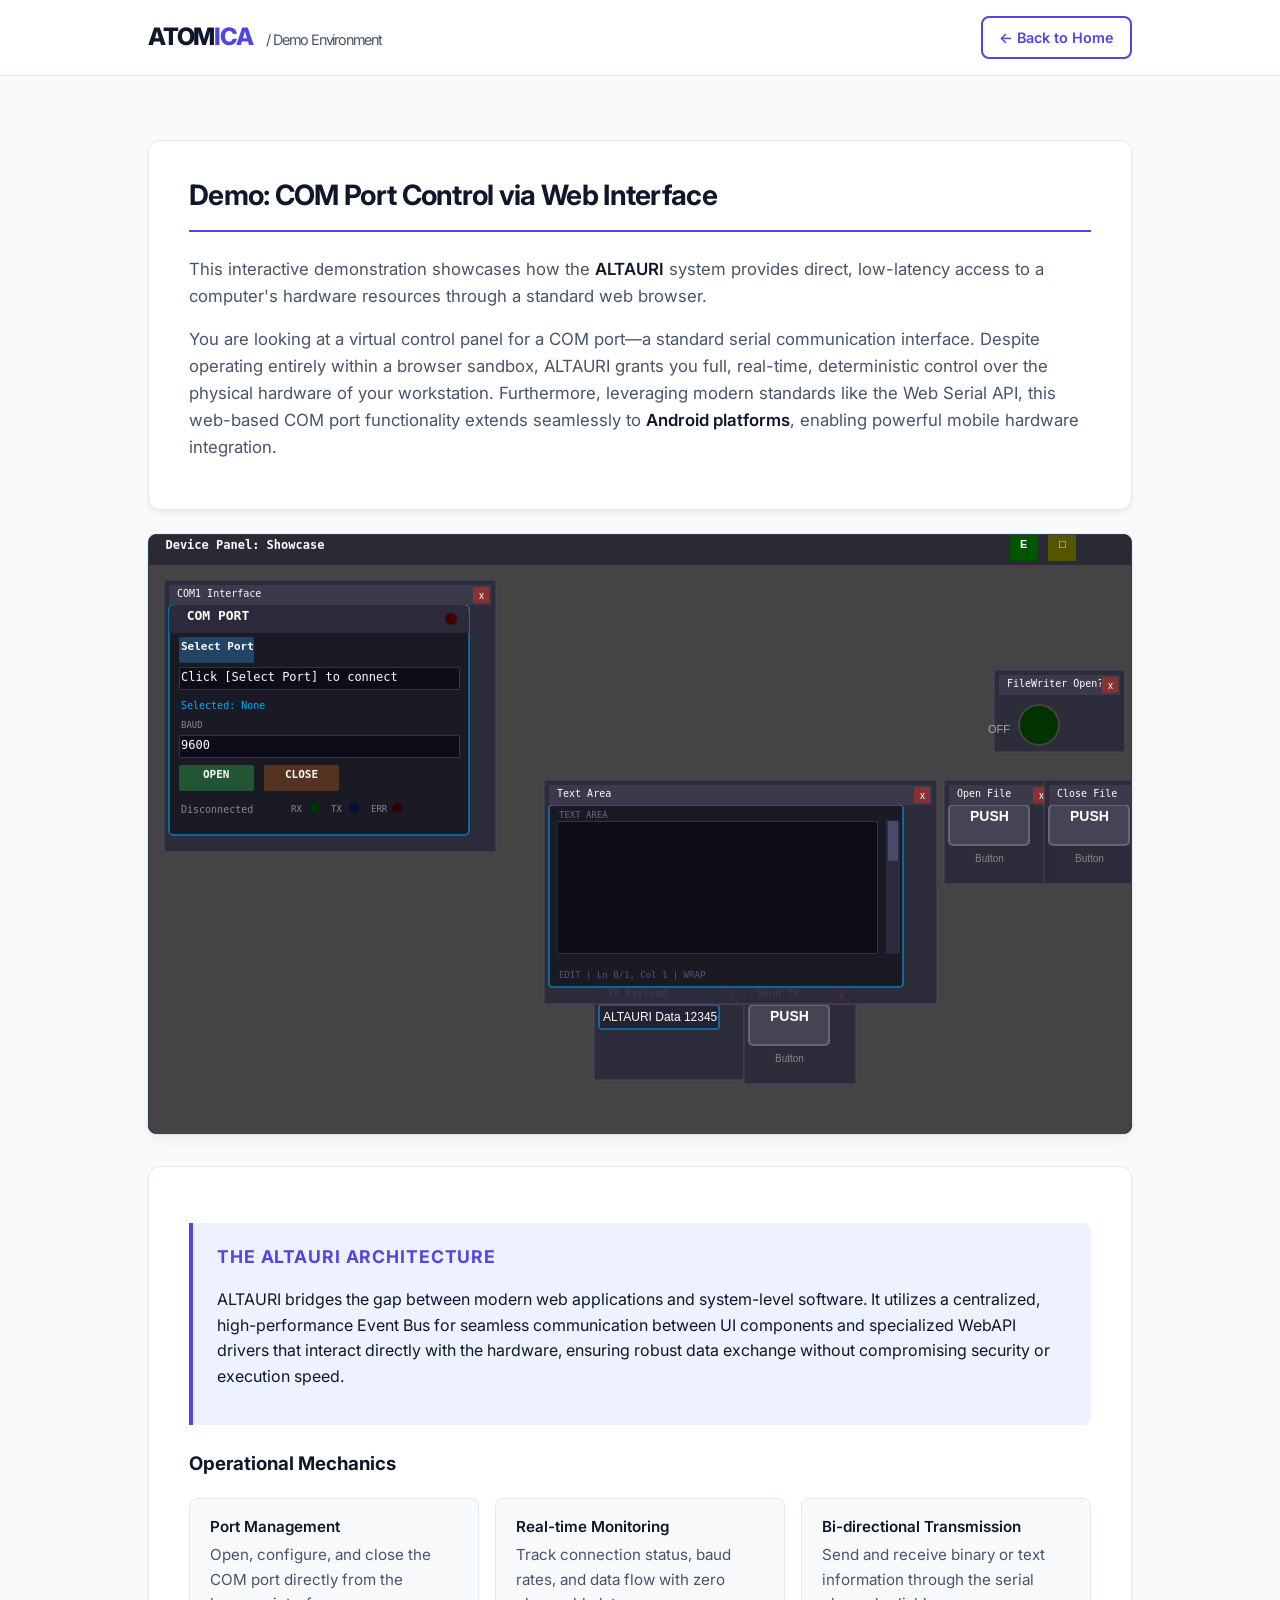
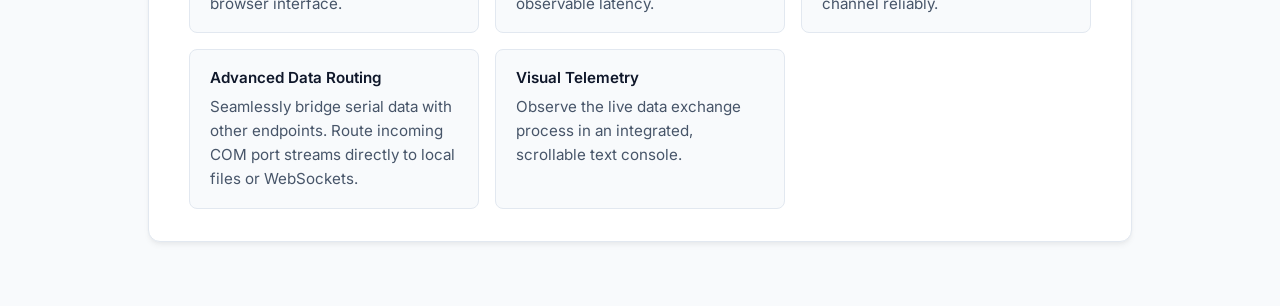
==== comportdemo.html @ a89f58b3 "Deploying to gh-pages from @ virtualik/ATELIER@8f4ac6c40f728f316ebf6472dc3a9b7f234e4446 🚀" ====
<!DOCTYPE html>
<html lang="en">
<head>
    <meta charset="utf-8">
    <meta name="viewport" content="width=device-width, initial-scale=1.0">
    <title>ALTAURI Demonstration | ATOMICA</title>
    
    <link rel="preconnect" href="https://fonts.googleapis.com">
    <link rel="preconnect" href="https://fonts.gstatic.com" crossorigin>
    <link href="https://fonts.googleapis.com/css2?family=Inter:wght@400;500;600;700&display=swap" rel="stylesheet">
    
    <!-- Подключаем CSS из папки templates (OpenFL скопирует его) -->
    <link rel="stylesheet" href="./css/main.css">

    <!-- 
    ==============================================================================
    @document ALTAURI COM Port Demo (OpenFL Template)
    @version  1.0.1
    @description
        Шаблон для сборки HTML5 версии ALTAURI.
        OpenFL переименует этот файл в demo.html при сборке.
        ALTAURI и ALTAURI будут заменены автоматически.
    ==============================================================================
    @changelog
    [2026-08-11] v1.0.1 - Брендинг и абстракция
        * Удалены упоминания Haxe/OpenFL из видимой части
        * Переименован контейнер в 'interactive-runtime'
    [2026-08-11] v1.0.0 - Initial commit
    @data_flow
        [OpenFL Build] -> [template index.html] -> [rename to demo.html] -> [bin/html5/bin/demo.html]
    ==============================================================================
    -->
</head>
<body>

    <header class="header">
        <div class="container">
            <a href="index.html" class="logo">ATOM<span>ICA</span> <span style="font-size: 0.9rem; font-weight: 400; color: var(--color-text-secondary); margin-left: 10px;">/ Demo Environment</span></a>
            <nav>
                <a href="index.html" class="btn btn-outline" style="padding: 8px 16px; font-size: 0.9rem;">← Back to Home</a>
            </nav>
        </div>
    </header>

    <main class="container" style="padding-top: 40px; padding-bottom: 40px;">
        
        <div class="demo-section">
            <h2 class="demo-title">Demo: COM Port Control via Web Interface</h2>
            
            <p class="demo-description">
                This interactive demonstration showcases how the <strong>ALTAURI</strong> system provides direct, low-latency access to a computer's hardware resources through a standard web browser.
            </p>
            <p class="demo-description">
                You are looking at a virtual control panel for a COM port—a standard serial communication interface. Despite operating entirely within a browser sandbox, ALTAURI grants you full, real-time, deterministic control over the physical hardware of your workstation. Furthermore, leveraging modern standards like the Web Serial API, this web-based COM port functionality extends seamlessly to <strong>Android platforms</strong>, enabling powerful mobile hardware integration.
            </p>
        </div>

        <!-- OpenFL внедрит сюда canvas -->
        <div id="interactive-runtime"></div>

        <div class="demo-section">
            <div class="altauri-block">
                <h3>The ALTAURI Architecture</h3>
                <p>
                    ALTAURI bridges the gap between modern web applications and system-level software. It utilizes a centralized, high-performance Event Bus for seamless communication between UI components and specialized WebAPI drivers that interact directly with the hardware, ensuring robust data exchange without compromising security or execution speed.
                </p>
            </div>

            <div class="how-it-works-block">
                <h3 style="margin-top: 0;">Operational Mechanics</h3>
                <ul>
                    <li>
                        <strong>Port Management</strong>
                        Open, configure, and close the COM port directly from the browser interface.
                    </li>
                    <li>
                        <strong>Real-time Monitoring</strong>
                        Track connection status, baud rates, and data flow with zero observable latency.
                    </li>
                    <li>
                        <strong>Bi-directional Transmission</strong>
                        Send and receive binary or text information through the serial channel reliably.
                    </li>
                    <li>
                        <strong>Advanced Data Routing</strong>
                        Seamlessly bridge serial data with other endpoints. Route incoming COM port streams directly to local files or WebSockets.
                    </li>
                    <li>
                        <strong>Visual Telemetry</strong>
                        Observe the live data exchange process in an integrated, scrollable text console.
                    </li>
                </ul>
            </div>
        </div>

    </main>

    <!-- OpenFL автоматически подставит имя файла вместо ALTAURI -->
    <script src="ALTAURI.js"></script>

    <script>
    window.addEventListener('load', function() {
        if (typeof lime !== 'undefined' && typeof lime.embed === 'function') {
            lime.embed("ALTAURI", "interactive-runtime", 0, 0);
        }
    });
    </script>

</body>
</html>
---- css/main.css ----
/* ==========================================================================
   DESIGN SYSTEM & VARIABLES (ATOMICA / ALTAURI)
   ========================================================================== */
:root {
    --color-bg: #f8fafc;
    --color-surface: #ffffff;
    --color-text-primary: #0f172a;
    --color-text-secondary: #475569;
    --color-accent: #4f46e5;       /* Indigo 600 */
    --color-accent-hover: #4338ca; /* Indigo 700 */
    --color-accent-light: #eef2ff; /* Indigo 50 */
    --color-border: #e2e8f0;
    --shadow-sm: 0 1px 2px 0 rgba(0, 0, 0, 0.05);
    --shadow-md: 0 4px 6px -1px rgba(0, 0, 0, 0.05), 0 2px 4px -1px rgba(0, 0, 0, 0.03);
    --shadow-lg: 0 10px 15px -3px rgba(0, 0, 0, 0.05), 0 4px 6px -2px rgba(0, 0, 0, 0.025);
    --radius-md: 8px;
    --radius-lg: 12px;
    --font-main: 'Inter', -apple-system, BlinkMacSystemFont, 'Segoe UI', Roboto, sans-serif;
}

/* ==========================================================================
   BASE LAYOUT
   ========================================================================== */
* { box-sizing: border-box; }

body {
    font-family: var(--font-main);
    background-color: var(--color-bg);
    color: var(--color-text-primary);
    margin: 0;
    padding: 0;
    line-height: 1.6;
    -webkit-font-smoothing: antialiased;
    -moz-osx-font-smoothing: grayscale;
}

a { text-decoration: none; color: inherit; transition: color 0.2s ease; }
a:hover { color: var(--color-accent); }

.container {
    max-width: 1024px;
    margin: 0 auto;
    padding: 0 20px;
}

/* ==========================================================================
   SHARED COMPONENTS
   ========================================================================== */
.section {
    padding: 80px 0;
}

.section-title {
    font-size: 2rem;
    font-weight: 700;
    text-align: center;
    margin-bottom: 16px;
    letter-spacing: -0.025em;
}

.section-subtitle {
    text-align: center;
    color: var(--color-text-secondary);
    max-width: 600px;
    margin: 0 auto 48px auto;
    font-size: 1.1rem;
}

.btn {
    display: inline-block;
    padding: 12px 24px;
    background-color: var(--color-accent);
    color: white;
    border-radius: var(--radius-md);
    font-weight: 600;
    border: none;
    cursor: pointer;
    transition: background-color 0.2s ease, transform 0.1s ease;
}

.btn:hover {
    background-color: var(--color-accent-hover);
    color: white;
}

.btn:active { transform: scale(0.98); }

.btn-outline {
    background-color: transparent;
    border: 2px solid var(--color-accent);
    color: var(--color-accent);
}

.btn-outline:hover {
    background-color: var(--color-accent-light);
    color: var(--color-accent);
}

/* ==========================================================================
   LANDING PAGE SPECIFIC (index.html)
   ========================================================================== */
.header {
    background: var(--color-surface);
    border-bottom: 1px solid var(--color-border);
    padding: 16px 0;
    position: sticky;
    top: 0;
    z-index: 100;
}

.header .container {
    display: flex;
    justify-content: space-between;
    align-items: center;
}

.logo {
    font-size: 1.5rem;
    font-weight: 800;
    color: var(--color-text-primary);
    letter-spacing: -0.05em;
}

.logo span { color: var(--color-accent); }

.hero {
    text-align: center;
    padding: 120px 0 80px 0;
    background: linear-gradient(180deg, var(--color-surface) 0%, var(--color-bg) 100%);
}

.hero h1 {
    font-size: 3.5rem;
    font-weight: 800;
    letter-spacing: -0.03em;
    margin-bottom: 24px;
    line-height: 1.1;
}

.hero p {
    font-size: 1.25rem;
    color: var(--color-text-secondary);
    max-width: 700px;
    margin: 0 auto 40px auto;
}

.features-grid {
    display: grid;
    grid-template-columns: repeat(auto-fit, minmax(300px, 1fr));
    gap: 24px;
}

.feature-card {
    background: var(--color-surface);
    padding: 32px;
    border-radius: var(--radius-lg);
    border: 1px solid var(--color-border);
    box-shadow: var(--shadow-sm);
    transition: box-shadow 0.3s ease, transform 0.3s ease;
}

.feature-card:hover {
    box-shadow: var(--shadow-lg);
    transform: translateY(-4px);
}

.feature-card h3 {
    margin-top: 0;
    color: var(--color-accent);
    font-size: 1.25rem;
}

/* ==========================================================================
   DEMO PAGE SPECIFIC (demo.html)
   ========================================================================== */
.demo-section {
    max-width: 1024px;
    width: 100%;
    background: var(--color-surface);
    padding: 32px 40px;
    margin: 24px auto;
    border-radius: var(--radius-lg);
    border: 1px solid var(--color-border);
    box-shadow: var(--shadow-md);
    transition: box-shadow 0.3s ease;
}

.demo-section:hover { box-shadow: var(--shadow-lg); }

.demo-title {
    font-size: 1.75rem;
    font-weight: 700;
    color: var(--color-text-primary);
    border-bottom: 2px solid var(--color-accent);
    padding-bottom: 12px;
    margin-top: 0;
    margin-bottom: 24px;
    letter-spacing: -0.025em;
}

.demo-description {
    font-size: 1.05rem;
    color: var(--color-text-secondary);
    margin-bottom: 16px;
}

.demo-description strong { color: var(--color-text-primary); font-weight: 600; }

/* Interactive Runtime Container (Terminal/App Window Aesthetic) */
#interactive-runtime {
    display: block;
    width: 1024px;
    height: 600px;
    max-width: 100%;
    border: 1px solid #334155;
    border-radius: var(--radius-md);
    box-shadow: var(--shadow-lg), 0 0 0 1px rgba(0,0,0,0.05);
    background-color: #0f172a;
    margin: 0 auto 32px auto;
    position: relative;
    overflow: hidden;
    touch-action: none;
    -webkit-user-select: none;
    user-select: none;
}

.altauri-block {
    background-color: var(--color-accent-light);
    border-left: 4px solid var(--color-accent);
    padding: 20px 24px;
    margin: 24px 0;
    border-radius: 0 var(--radius-md) var(--radius-md) 0;
}

.altauri-block h3 {
    color: var(--color-accent);
    font-size: 1.1rem;
    font-weight: 700;
    margin-top: 0;
    margin-bottom: 8px;
    text-transform: uppercase;
    letter-spacing: 0.05em;
}

.how-it-works-block ul {
    list-style: none;
    padding: 0;
    margin: 0;
    display: grid;
    grid-template-columns: repeat(auto-fit, minmax(280px, 1fr));
    gap: 16px;
}

.how-it-works-block li {
    background: var(--color-bg);
    padding: 16px 20px;
    border-radius: var(--radius-md);
    border: 1px solid var(--color-border);
    font-size: 0.95rem;
    color: var(--color-text-secondary);
    transition: border-color 0.2s ease, background-color 0.2s ease;
}

.how-it-works-block li:hover {
    border-color: var(--color-accent);
    background-color: #ffffff;
}

.how-it-works-block strong {
    color: var(--color-text-primary);
    font-weight: 600;
    display: block;
    margin-bottom: 4px;
}

/* Fullscreen canvas styling */
canvas:fullscreen, canvas:-webkit-full-screen, canvas:-moz-full-screen, canvas:-ms-fullscreen {
    width: 100vw !important;
    height: 100vh !important;
    position: fixed !important;
    top: 0 !important;
    left: 0 !important;
    z-index: 9999 !important;
}

body:has(canvas:fullscreen) {
    overflow: hidden !important;
    margin: 0 !important;
    padding: 0 !important;
}

/* ==========================================================================
   RESPONSIVE ADJUSTMENTS
   ========================================================================== */
@media (max-width: 768px) {
    .hero h1 { font-size: 2.5rem; }
    .demo-section { padding: 24px 20px; margin: 16px; }
    .how-it-works-block ul { grid-template-columns: 1fr; }
    #interactive-runtime { height: 400px; }
}
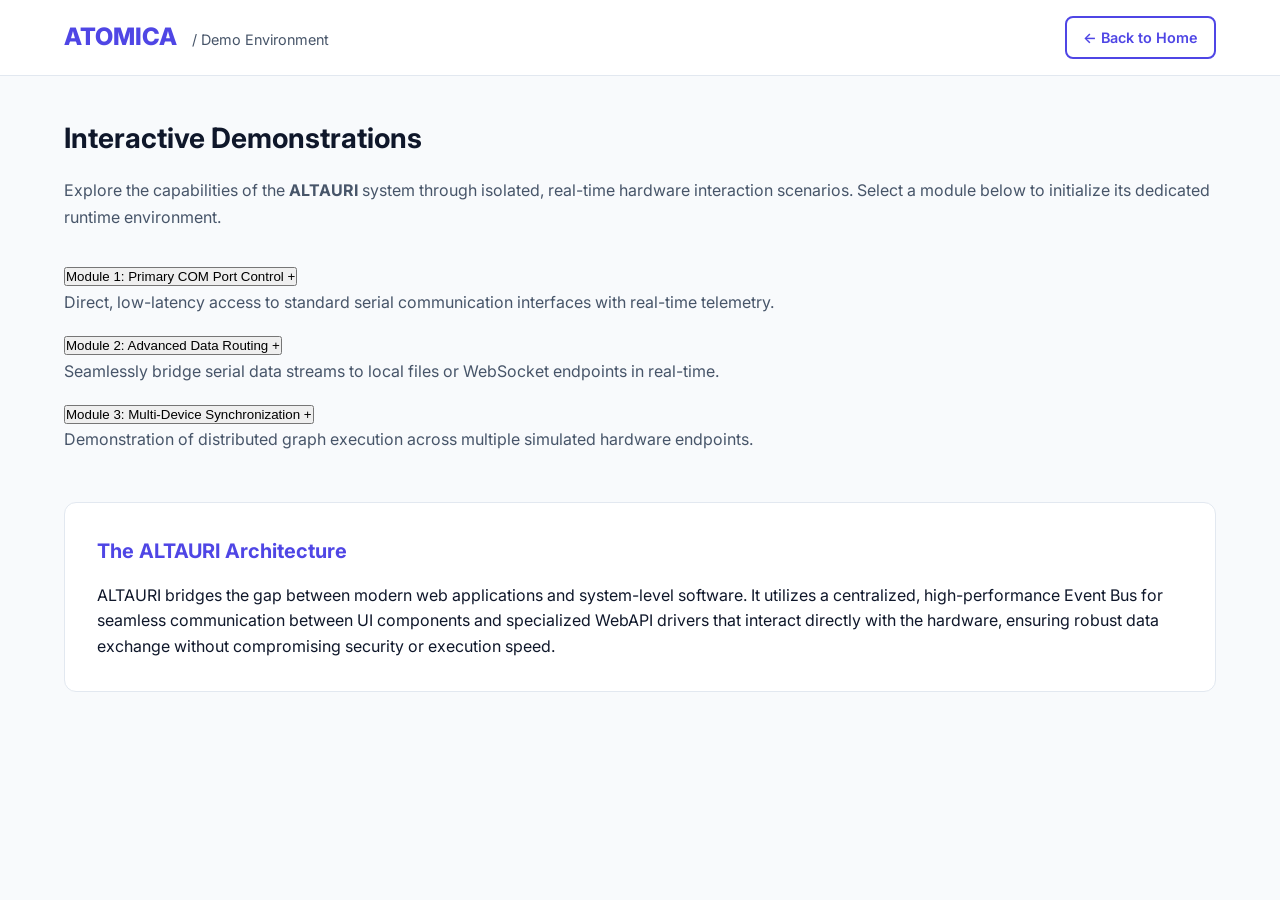
==== commit 13dfa5fb: "Deploying to gh-pages from @ virtualik/ATELIER@30ce39bdfa4dd2394063db2796f71f6c8b970286 🚀" ====
--- a/comportdemo.html
+++ b/comportdemo.html
@@ -15,26 +15,24 @@
     <!-- 
     ==============================================================================
     @document ALTAURI COM Port Demo (OpenFL Template)
-    @version  1.0.1
+    @version  1.1.0
     @description
-        Шаблон для сборки HTML5 версии ALTAURI.
-        OpenFL переименует этот файл в demo.html при сборке.
-        ALTAURI и ALTAURI будут заменены автоматически.
+        Шаблон для сборки HTML5 версии ALTAURI с аккордеон-интерфейсом.
+        OpenFL переименует этот файл в comportdemo.html при сборке.
+        Реализована ленивая загрузка (Lazy Loading) runtime-контейнеров.
     ==============================================================================
     @changelog
-    [2026-08-11] v1.0.1 - Брендинг и абстракция
-        * Удалены упоминания Haxe/OpenFL из видимой части
-        * Переименован контейнер в 'interactive-runtime'
+    [2026-08-11] v1.1.0 - Внедрён аккордеон-интерфейс для множественных демо
+    [2026-08-11] v1.0.2 - Исправлен бесконечный resize loop в lime.embed
+    [2026-08-11] v1.0.1 - Брендинг и абстракция (удалены упоминания Haxe/OpenFL)
     [2026-08-11] v1.0.0 - Initial commit
-    @data_flow
-        [OpenFL Build] -> [template index.html] -> [rename to demo.html] -> [bin/html5/bin/demo.html]
     ==============================================================================
     -->
 </head>
 <body>
 
     <header class="header">
-        <div class="container">
+        <div class="container header-container">
             <a href="index.html" class="logo">ATOM<span>ICA</span> <span style="font-size: 0.9rem; font-weight: 400; color: var(--color-text-secondary); margin-left: 10px;">/ Demo Environment</span></a>
             <nav>
                 <a href="index.html" class="btn btn-outline" style="padding: 8px 16px; font-size: 0.9rem;">← Back to Home</a>
@@ -45,51 +43,66 @@
     <main class="container" style="padding-top: 40px; padding-bottom: 40px;">
         
         <div class="demo-section">
-            <h2 class="demo-title">Demo: COM Port Control via Web Interface</h2>
-            
+            <h2 class="demo-title">Interactive Demonstrations</h2>
             <p class="demo-description">
-                This interactive demonstration showcases how the <strong>ALTAURI</strong> system provides direct, low-latency access to a computer's hardware resources through a standard web browser.
-            </p>
-            <p class="demo-description">
-                You are looking at a virtual control panel for a COM port—a standard serial communication interface. Despite operating entirely within a browser sandbox, ALTAURI grants you full, real-time, deterministic control over the physical hardware of your workstation. Furthermore, leveraging modern standards like the Web Serial API, this web-based COM port functionality extends seamlessly to <strong>Android platforms</strong>, enabling powerful mobile hardware integration.
+                Explore the capabilities of the <strong>ALTAURI</strong> system through isolated, real-time hardware interaction scenarios. 
+                Select a module below to initialize its dedicated runtime environment.
             </p>
         </div>
 
-        <!-- OpenFL внедрит сюда canvas -->
-        <div id="interactive-runtime"></div>
+        <!-- ACCORDION CONTAINER -->
+        <div class="accordion-container">
+            
+            <!-- Demo Item 1 -->
+            <div class="accordion-item">
+                <button class="accordion-header" aria-expanded="false" data-demo-id="1">
+                    <span class="accordion-title">Module 1: Primary COM Port Control</span>
+                    <span class="accordion-icon">+</span>
+                </button>
+                <div class="accordion-content">
+                    <div class="accordion-inner">
+                        <p class="demo-description">Direct, low-latency access to standard serial communication interfaces with real-time telemetry.</p>
+                        <div id="demo-runtime-1" class="runtime-container" data-initialized="false"></div>
+                    </div each>
+                </div>
+            </div>
 
-        <div class="demo-section">
+            <!-- Demo Item 2 -->
+            <div class="accordion-item">
+                <button class="accordion-header" aria-expanded="false" data-demo-id="2">
+                    <span class="accordion-title">Module 2: Advanced Data Routing</span>
+                    <span class="accordion-icon">+</span>
+                </button>
+                <div class="accordion-content">
+                    <div class="accordion-inner">
+                        <p class="demo-description">Seamlessly bridge serial data streams to local files or WebSocket endpoints in real-time.</p>
+                        <div id="demo-runtime-2" class="runtime-container" data-initialized="false"></div>
+                    </div>
+                </div>
+            </div>
+
+            <!-- Demo Item 3 -->
+            <div class="accordion-item">
+                <button class="accordion-header" aria-expanded="false" data-demo-id="3">
+                    <span class="accordion-title">Module 3: Multi-Device Synchronization</span>
+                    <span class="accordion-icon">+</span>
+                </button>
+                <div class="accordion-content">
+                    <div class="accordion-inner">
+                        <p class="demo-description">Demonstration of distributed graph execution across multiple simulated hardware endpoints.</p>
+                        <div id="demo-runtime-3" class="runtime-container" data-initialized="false"></div>
+                    </div>
+                </div>
+            </div>
+
+        </div>
+
+        <div class="demo-section" style="margin-top: 3rem;">
             <div class="altauri-block">
                 <h3>The ALTAURI Architecture</h3>
                 <p>
                     ALTAURI bridges the gap between modern web applications and system-level software. It utilizes a centralized, high-performance Event Bus for seamless communication between UI components and specialized WebAPI drivers that interact directly with the hardware, ensuring robust data exchange without compromising security or execution speed.
                 </p>
-            </div>
-
-            <div class="how-it-works-block">
-                <h3 style="margin-top: 0;">Operational Mechanics</h3>
-                <ul>
-                    <li>
-                        <strong>Port Management</strong>
-                        Open, configure, and close the COM port directly from the browser interface.
-                    </li>
-                    <li>
-                        <strong>Real-time Monitoring</strong>
-                        Track connection status, baud rates, and data flow with zero observable latency.
-                    </li>
-                    <li>
-                        <strong>Bi-directional Transmission</strong>
-                        Send and receive binary or text information through the serial channel reliably.
-                    </li>
-                    <li>
-                        <strong>Advanced Data Routing</strong>
-                        Seamlessly bridge serial data with other endpoints. Route incoming COM port streams directly to local files or WebSockets.
-                    </li>
-                    <li>
-                        <strong>Visual Telemetry</strong>
-                        Observe the live data exchange process in an integrated, scrollable text console.
-                    </li>
-                </ul>
             </div>
         </div>
 
@@ -99,10 +112,51 @@
     <script src="ALTAURI.js"></script>
 
     <script>
-    window.addEventListener('load', function() {
-        if (typeof lime !== 'undefined' && typeof lime.embed === 'function') {
-            lime.embed("ALTAURI", "interactive-runtime", 0, 0);
-        }
+    document.addEventListener('DOMContentLoaded', function() {
+        const headers = document.querySelectorAll('.accordion-header');
+
+        headers.forEach(header => {
+            header.addEventListener('click', function() {
+                const item = this.parentElement;
+                const content = item.querySelector('.accordion-content');
+                const runtimeContainer = item.querySelector('.runtime-container');
+                const demoId = this.getAttribute('data-demo-id');
+                const isExpanded = this.getAttribute('aria-expanded') === 'true';
+
+                // 1. Закрываем все остальные панели (опционально, для классического аккордеона)
+                document.querySelectorAll('.accordion-item').forEach(otherItem => {
+                    if (otherItem !== item) {
+                        otherItem.classList.remove('is-active');
+                        otherItem.querySelector('.accordion-header').setAttribute('aria-expanded', 'false');
+                        otherItem.querySelector('.accordion-content').style.maxHeight = null;
+                    }
+                });
+
+                // 2. Переключаем текущую панель
+                if (isExpanded) {
+                    item.classList.remove('is-active');
+                    this.setAttribute('aria-expanded', 'false');
+                    content.style.maxHeight = null;
+                } else {
+                    item.classList.add('is-active');
+                    this.setAttribute('aria-expanded', 'true');
+                    content.style.maxHeight = content.scrollHeight + "px";
+
+                    // 3. LAZY LOAD: Инициализируем OpenFL только при первом открытии
+                    if (runtimeContainer.getAttribute('data-initialized') === 'false' && typeof lime !== 'undefined' && typeof lime.embed === 'function') {
+                        console.log(`Initializing Runtime for Demo ${demoId}...`);
+                        // Используем уникальные ID для каждого контейнера
+                        lime.embed("ALTAURI", `demo-runtime-${demoId}`, 1024, 600);
+                        runtimeContainer.setAttribute('data-initialized', 'true');
+                        
+                        // Небольшая задержка для пересчёта высоты после вставки canvas
+                        setTimeout(() => {
+                            content.style.maxHeight = content.scrollHeight + "px";
+                        }, 100);
+                    }
+                }
+            });
+        });
     });
     </script>
 
--- a/css/main.css
+++ b/css/main.css
@@ -1,300 +1,651 @@
-/* ==========================================================================
-   DESIGN SYSTEM & VARIABLES (ATOMICA / ALTAURI)
-   ========================================================================== */
+/* ============================================================================
+   ATOMICA Design System
+   Version: 1.1.3
+   Changelog:
+   [2026-08-11] v1.1.3 - Добавлена безопасная, одноразовая анимация появления 
+                         для #interactive-runtime (элегантное раскрытие без resize loop)
+   [2026-08-11] v1.1.2 - Исправлен бесконечный resize loop (убраны transition с canvas)
+   [2026-08-11] v1.1.0 - Added workflow, distributed, audience, pricing sections
+   [2026-08-11] v1.0.0 - Initial design system
+   ============================================================================ */
+
 :root {
     --color-bg: #f8fafc;
     --color-surface: #ffffff;
     --color-text-primary: #0f172a;
     --color-text-secondary: #475569;
-    --color-accent: #4f46e5;       /* Indigo 600 */
-    --color-accent-hover: #4338ca; /* Indigo 700 */
-    --color-accent-light: #eef2ff; /* Indigo 50 */
+    --color-accent: #4f46e5;
+    --color-accent-hover: #4338ca;
+    --color-accent-light: #eef2ff;
     --color-border: #e2e8f0;
-    --shadow-sm: 0 1px 2px 0 rgba(0, 0, 0, 0.05);
-    --shadow-md: 0 4px 6px -1px rgba(0, 0, 0, 0.05), 0 2px 4px -1px rgba(0, 0, 0, 0.03);
-    --shadow-lg: 0 10px 15px -3px rgba(0, 0, 0, 0.05), 0 4px 6px -2px rgba(0, 0, 0, 0.025);
+    
+    --shadow-sm: 0 1px 2px rgba(0,0,0,0.05);
+    --shadow-md: 0 4px 6px rgba(0,0,0,0.1);
+    --shadow-lg: 0 10px 15px rgba(0,0,0,0.15);
+    
     --radius-md: 8px;
     --radius-lg: 12px;
-    --font-main: 'Inter', -apple-system, BlinkMacSystemFont, 'Segoe UI', Roboto, sans-serif;
-}
-
-/* ==========================================================================
-   BASE LAYOUT
-   ========================================================================== */
-* { box-sizing: border-box; }
+    
+    --font-main: 'Inter', sans-serif;
+}
+
+* {
+    margin: 0;
+    padding: 0;
+    box-sizing: border-box;
+}
 
 body {
     font-family: var(--font-main);
-    background-color: var(--color-bg);
+    background: var(--color-bg);
     color: var(--color-text-primary);
-    margin: 0;
-    padding: 0;
     line-height: 1.6;
-    -webkit-font-smoothing: antialiased;
-    -moz-osx-font-smoothing: grayscale;
-}
-
-a { text-decoration: none; color: inherit; transition: color 0.2s ease; }
-a:hover { color: var(--color-accent); }
+}
 
 .container {
-    max-width: 1024px;
+    max-width: 1200px;
     margin: 0 auto;
-    padding: 0 20px;
-}
-
-/* ==========================================================================
-   SHARED COMPONENTS
-   ========================================================================== */
-.section {
-    padding: 80px 0;
-}
-
-.section-title {
-    font-size: 2rem;
-    font-weight: 700;
-    text-align: center;
-    margin-bottom: 16px;
-    letter-spacing: -0.025em;
-}
-
-.section-subtitle {
-    text-align: center;
-    color: var(--color-text-secondary);
-    max-width: 600px;
-    margin: 0 auto 48px auto;
-    font-size: 1.1rem;
-}
-
-.btn {
-    display: inline-block;
-    padding: 12px 24px;
-    background-color: var(--color-accent);
-    color: white;
-    border-radius: var(--radius-md);
-    font-weight: 600;
-    border: none;
-    cursor: pointer;
-    transition: background-color 0.2s ease, transform 0.1s ease;
-}
-
-.btn:hover {
-    background-color: var(--color-accent-hover);
-    color: white;
-}
-
-.btn:active { transform: scale(0.98); }
-
-.btn-outline {
-    background-color: transparent;
-    border: 2px solid var(--color-accent);
-    color: var(--color-accent);
-}
-
-.btn-outline:hover {
-    background-color: var(--color-accent-light);
-    color: var(--color-accent);
-}
-
-/* ==========================================================================
-   LANDING PAGE SPECIFIC (index.html)
-   ========================================================================== */
+    padding: 0 1.5rem;
+}
+
+/* ============================================================================
+   HEADER & NAVIGATION
+   ============================================================================ */
 .header {
+    position: sticky;
+    top: 0;
     background: var(--color-surface);
     border-bottom: 1px solid var(--color-border);
-    padding: 16px 0;
-    position: sticky;
-    top: 0;
     z-index: 100;
 }
 
-.header .container {
+.header-container {
     display: flex;
     justify-content: space-between;
     align-items: center;
+    padding: 1rem 1.5rem;
 }
 
 .logo {
     font-size: 1.5rem;
     font-weight: 800;
+    color: var(--color-accent);
+    text-decoration: none;
+}
+
+.nav-menu {
+    display: flex;
+    gap: 2rem;
+}
+
+.nav-link {
     color: var(--color-text-primary);
-    letter-spacing: -0.05em;
-}
-
-.logo span { color: var(--color-accent); }
-
+    text-decoration: none;
+    font-weight: 500;
+    transition: color 0.2s;
+}
+
+.nav-link:hover {
+    color: var(--color-accent);
+}
+
+.menu-toggle {
+    display: none;
+    flex-direction: column;
+    gap: 4px;
+    background: none;
+    border: none;
+    cursor: pointer;
+}
+
+.menu-toggle span {
+    width: 24px;
+    height: 2px;
+    background: var(--color-text-primary);
+    transition: 0.3s;
+}
+
+@media (max-width: 768px) {
+    .menu-toggle {
+        display: flex;
+    }
+    
+    .nav-menu {
+        position: absolute;
+        top: 100%;
+        left: 0;
+        right: 0;
+        background: var(--color-surface);
+        flex-direction: column;
+        padding: 1rem;
+        gap: 1rem;
+        border-bottom: 1px solid var(--color-border);
+        display: none;
+    }
+    
+    .nav-menu.is-active {
+        display: flex;
+    }
+}
+
+/* ============================================================================
+   HERO SECTION
+   ============================================================================ */
 .hero {
+    padding: 6rem 0;
     text-align: center;
-    padding: 120px 0 80px 0;
-    background: linear-gradient(180deg, var(--color-surface) 0%, var(--color-bg) 100%);
-}
-
-.hero h1 {
-    font-size: 3.5rem;
+    background: linear-gradient(135deg, var(--color-accent-light) 0%, var(--color-bg) 100%);
+}
+
+.hero-title {
+    font-size: clamp(2rem, 5vw, 3.5rem);
     font-weight: 800;
-    letter-spacing: -0.03em;
-    margin-bottom: 24px;
-    line-height: 1.1;
-}
-
-.hero p {
+    margin-bottom: 1rem;
+    line-height: 1.2;
+}
+
+.hero-subtitle {
     font-size: 1.25rem;
     color: var(--color-text-secondary);
     max-width: 700px;
-    margin: 0 auto 40px auto;
-}
-
+    margin: 0 auto 2rem;
+}
+
+.hero-buttons {
+    display: flex;
+    gap: 1rem;
+    justify-content: center;
+    flex-wrap: wrap;
+}
+
+/* ============================================================================
+   BUTTONS
+   ============================================================================ */
+.btn {
+    display: inline-block;
+    padding: 0.875rem 2rem;
+    border-radius: var(--radius-md);
+    font-weight: 600;
+    text-decoration: none;
+    transition: all 0.3s;
+    cursor: pointer;
+    border: none;
+    font-size: 1rem;
+}
+
+.btn-primary {
+    background: var(--color-accent);
+    color: white;
+}
+
+.btn-primary:hover {
+    background: var(--color-accent-hover);
+    transform: translateY(-2px);
+    box-shadow: var(--shadow-md);
+}
+
+.btn-outline {
+    background: transparent;
+    color: var(--color-accent);
+    border: 2px solid var(--color-accent);
+}
+
+.btn-outline:hover {
+    background: var(--color-accent);
+    color: white;
+}
+
+/* ============================================================================
+   SECTIONS COMMON
+   ============================================================================ */
+.section {
+    padding: 5rem 0;
+}
+
+.section-title {
+    font-size: 2.5rem;
+    font-weight: 800;
+    text-align: center;
+    margin-bottom: 1rem;
+}
+
+.section-subtitle {
+    font-size: 1.125rem;
+    color: var(--color-text-secondary);
+    text-align: center;
+    max-width: 700px;
+    margin: 0 auto 3rem;
+}
+
+/* ============================================================================
+   FEATURES GRID
+   ============================================================================ */
 .features-grid {
     display: grid;
-    grid-template-columns: repeat(auto-fit, minmax(300px, 1fr));
-    gap: 24px;
+    grid-template-columns: repeat(auto-fit, minmax(250px, 1fr));
+    gap: 2rem;
 }
 
 .feature-card {
     background: var(--color-surface);
-    padding: 32px;
+    padding: 2rem;
     border-radius: var(--radius-lg);
     border: 1px solid var(--color-border);
-    box-shadow: var(--shadow-sm);
-    transition: box-shadow 0.3s ease, transform 0.3s ease;
+    transition: transform 0.3s, box-shadow 0.3s;
 }
 
 .feature-card:hover {
-    box-shadow: var(--shadow-lg);
-    transform: translateY(-4px);
+    transform: translateY(-5px);
+    box-shadow: var(--shadow-md);
+}
+
+.feature-icon {
+    font-size: 3rem;
+    margin-bottom: 1rem;
 }
 
 .feature-card h3 {
-    margin-top: 0;
-    color: var(--color-accent);
     font-size: 1.25rem;
-}
-
-/* ==========================================================================
-   DEMO PAGE SPECIFIC (demo.html)
-   ========================================================================== */
-.demo-section {
-    max-width: 1024px;
-    width: 100%;
+    margin-bottom: 0.75rem;
+}
+
+/* ============================================================================
+   WORKFLOW SECTION
+   ============================================================================ */
+.workflow-section {
     background: var(--color-surface);
-    padding: 32px 40px;
-    margin: 24px auto;
+}
+
+.workflow-grid {
+    display: grid;
+    grid-template-columns: repeat(auto-fit, minmax(250px, 1fr));
+    gap: 2rem;
+    margin-top: 3rem;
+}
+
+.workflow-step {
+    background: var(--color-bg);
+    padding: 2rem;
     border-radius: var(--radius-lg);
     border: 1px solid var(--color-border);
+    position: relative;
+    transition: transform 0.3s, box-shadow 0.3s;
+}
+
+.workflow-step:hover {
+    transform: translateY(-5px);
     box-shadow: var(--shadow-md);
-    transition: box-shadow 0.3s ease;
-}
-
-.demo-section:hover { box-shadow: var(--shadow-lg); }
+}
+
+.step-number {
+    font-size: 3rem;
+    font-weight: 800;
+    color: var(--color-accent-light);
+    position: absolute;
+    top: 1rem;
+    right: 1.5rem;
+}
+
+.workflow-step h3 {
+    font-size: 1.25rem;
+    margin-bottom: 0.75rem;
+    margin-top: 2rem;
+}
+
+/* ============================================================================
+   DISTRIBUTED SECTION & ASCII ART
+   ============================================================================ */
+.distributed-section {
+    background: var(--color-bg);
+}
+
+.split-layout {
+    display: grid;
+    grid-template-columns: 1fr 1fr;
+    gap: 4rem;
+    align-items: center;
+}
+
+@media (max-width: 768px) {
+    .split-layout {
+        grid-template-columns: 1fr;
+    }
+}
+
+.lead-text {
+    font-size: 1.125rem;
+    line-height: 1.8;
+    margin-bottom: 1.5rem;
+}
+
+.feature-list {
+    list-style: none;
+    margin-top: 1.5rem;
+}
+
+.feature-list li {
+    margin-bottom: 1rem;
+    padding-left: 1.5rem;
+    position: relative;
+}
+
+.feature-list li::before {
+    content: '→';
+    position: absolute;
+    left: 0;
+    color: var(--color-accent);
+    font-weight: bold;
+}
+
+.ascii-art-block {
+    background: #0f172a;
+    color: #4ade80;
+    padding: 1.5rem;
+    border-radius: var(--radius-md);
+    font-family: 'Fira Code', 'Courier New', monospace;
+    font-size: 0.85rem;
+    line-height: 1.4;
+    overflow-x: auto;
+    box-shadow: var(--shadow-lg);
+    border: 1px solid #1e293b;
+}
+
+.caption {
+    text-align: center;
+    font-size: 0.875rem;
+    color: var(--color-text-secondary);
+    margin-top: 1rem;
+    font-style: italic;
+}
+
+/* ============================================================================
+   AUDIENCE SECTION
+   ============================================================================ */
+.audience-section {
+    background: var(--color-surface);
+}
+
+.audience-grid {
+    display: grid;
+    grid-template-columns: repeat(auto-fit, minmax(280px, 1fr));
+    gap: 2rem;
+}
+
+.audience-card {
+    background: var(--color-bg);
+    padding: 2rem;
+    border-radius: var(--radius-lg);
+    border: 1px solid var(--color-border);
+    transition: transform 0.3s, box-shadow 0.3s;
+}
+
+.audience-card:hover {
+    transform: translateY(-5px);
+    box-shadow: var(--shadow-md);
+}
+
+.audience-card .icon {
+    font-size: 3rem;
+    margin-bottom: 1rem;
+}
+
+.audience-card h3 {
+    font-size: 1.25rem;
+    margin-bottom: 0.75rem;
+}
+
+/* ============================================================================
+   PRICING SECTION
+   ============================================================================ */
+.pricing-section {
+    background: var(--color-bg);
+}
+
+.pricing-grid {
+    display: grid;
+    grid-template-columns: repeat(auto-fit, minmax(280px, 1fr));
+    gap: 2rem;
+    margin-top: 3rem;
+}
+
+.pricing-card {
+    background: var(--color-surface);
+    padding: 2.5rem;
+    border-radius: var(--radius-lg);
+    border: 2px solid var(--color-border);
+    text-align: center;
+    transition: transform 0.3s, box-shadow 0.3s;
+    position: relative;
+}
+
+.pricing-card.featured {
+    border-color: var(--color-accent);
+    transform: scale(1.05);
+}
+
+.pricing-card:hover {
+    transform: translateY(-5px);
+    box-shadow: var(--shadow-lg);
+}
+
+.pricing-card.featured:hover {
+    transform: scale(1.05) translateY(-5px);
+}
+
+.pricing-card h3 {
+    font-size: 1.5rem;
+    margin-bottom: 1rem;
+}
+
+.price {
+    font-size: 2.5rem;
+    font-weight: 800;
+    color: var(--color-accent);
+    margin-bottom: 1.5rem;
+}
+
+.price span {
+    font-size: 1rem;
+    color: var(--color-text-secondary);
+    font-weight: 400;
+}
+
+.pricing-features {
+    list-style: none;
+    margin-bottom: 2rem;
+}
+
+.pricing-features li {
+    padding: 0.75rem 0;
+    border-bottom: 1px solid var(--color-border);
+}
+
+.pricing-features li:last-child {
+    border-bottom: none;
+}
+
+.badge {
+    position: absolute;
+    top: -12px;
+    left: 50%;
+    transform: translateX(-50%);
+    background: var(--color-accent);
+    color: white;
+    padding: 0.25rem 1rem;
+    border-radius: var(--radius-md);
+    font-size: 0.875rem;
+    font-weight: 600;
+}
+
+@media (max-width: 768px) {
+    .pricing-card.featured {
+        transform: scale(1);
+    }
+    
+    .pricing-card.featured:hover {
+        transform: translateY(-5px);
+    }
+}
+
+/* ============================================================================
+   CTA SECTION
+   ============================================================================ */
+.cta-section {
+    padding: 5rem 0;
+    background: var(--color-accent);
+    color: white;
+    text-align: center;
+}
+
+.cta-title {
+    font-size: 2.5rem;
+    font-weight: 800;
+    margin-bottom: 1rem;
+}
+
+.cta-subtitle {
+    font-size: 1.25rem;
+    margin-bottom: 2rem;
+    opacity: 0.9;
+}
+
+.cta-section .btn {
+    background: white;
+    color: var(--color-accent);
+}
+
+.cta-section .btn:hover {
+    background: var(--color-accent-light);
+    transform: translateY(-2px);
+}
+
+/* ============================================================================
+   FOOTER
+   ============================================================================ */
+.footer {
+    padding: 2rem 0;
+    background: var(--color-surface);
+    border-top: 1px solid var(--color-border);
+    text-align: center;
+    color: var(--color-text-secondary);
+}
+
+/* ============================================================================
+   SCROLL ANIMATIONS (Intersection Observer)
+   ============================================================================ */
+[data-animate] {
+    opacity: 0;
+    transition: opacity 0.6s ease-out, transform 0.6s ease-out;
+}
+
+[data-animate="fade-up"] {
+    transform: translateY(30px);
+}
+
+[data-animate="fade-right"] {
+    transform: translateX(-30px);
+}
+
+[data-animate="fade-left"] {
+    transform: translateX(30px);
+}
+
+[data-animate].is-visible {
+    opacity: 1;
+    transform: translate(0, 0);
+}
+
+/* ============================================================================
+   DEMO PAGE & OPENFL RUNTIME CONTAINER
+   ============================================================================ */
+.demo-section {
+    margin-bottom: 2rem;
+}
 
 .demo-title {
     font-size: 1.75rem;
     font-weight: 700;
+    margin-bottom: 1rem;
     color: var(--color-text-primary);
-    border-bottom: 2px solid var(--color-accent);
-    padding-bottom: 12px;
-    margin-top: 0;
-    margin-bottom: 24px;
-    letter-spacing: -0.025em;
 }
 
 .demo-description {
-    font-size: 1.05rem;
     color: var(--color-text-secondary);
-    margin-bottom: 16px;
-}
-
-.demo-description strong { color: var(--color-text-primary); font-weight: 600; }
-
-/* Interactive Runtime Container (Terminal/App Window Aesthetic) */
-#interactive-runtime {
-    display: block;
-    width: 1024px;
-    height: 600px;
-    max-width: 100%;
-    border: 1px solid #334155;
-    border-radius: var(--radius-md);
-    box-shadow: var(--shadow-lg), 0 0 0 1px rgba(0,0,0,0.05);
-    background-color: #0f172a;
-    margin: 0 auto 32px auto;
-    position: relative;
-    overflow: hidden;
-    touch-action: none;
-    -webkit-user-select: none;
-    user-select: none;
-}
-
-.altauri-block {
-    background-color: var(--color-accent-light);
-    border-left: 4px solid var(--color-accent);
-    padding: 20px 24px;
-    margin: 24px 0;
-    border-radius: 0 var(--radius-md) var(--radius-md) 0;
-}
-
-.altauri-block h3 {
-    color: var(--color-accent);
-    font-size: 1.1rem;
-    font-weight: 700;
-    margin-top: 0;
-    margin-bottom: 8px;
-    text-transform: uppercase;
-    letter-spacing: 0.05em;
+    margin-bottom: 1rem;
+    line-height: 1.7;
+}
+
+.altauri-block, .how-it-works-block {
+    background: var(--color-surface);
+    padding: 2rem;
+    border-radius: var(--radius-lg);
+    border: 1px solid var(--color-border);
+    margin-bottom: 2rem;
+}
+
+.altauri-block h3, .how-it-works-block h3 {
+    font-size: 1.25rem;
+    margin-bottom: 1rem;
+    color: var(--color-accent);
 }
 
 .how-it-works-block ul {
     list-style: none;
-    padding: 0;
-    margin: 0;
-    display: grid;
-    grid-template-columns: repeat(auto-fit, minmax(280px, 1fr));
-    gap: 16px;
+    padding-left: 0;
 }
 
 .how-it-works-block li {
-    background: var(--color-bg);
-    padding: 16px 20px;
-    border-radius: var(--radius-md);
-    border: 1px solid var(--color-border);
-    font-size: 0.95rem;
+    margin-bottom: 1rem;
+    padding-left: 1.5rem;
+    position: relative;
     color: var(--color-text-secondary);
-    transition: border-color 0.2s ease, background-color 0.2s ease;
-}
-
-.how-it-works-block li:hover {
-    border-color: var(--color-accent);
-    background-color: #ffffff;
-}
-
-.how-it-works-block strong {
-    color: var(--color-text-primary);
-    font-weight: 600;
+}
+
+.how-it-works-block li::before {
+    content: '•';
+    color: var(--color-accent);
+    font-weight: bold;
+    position: absolute;
+    left: 0;
+    font-size: 1.2rem;
+    line-height: 1.4;
+}
+
+/* 
+  КРАСИВАЯ И БЕЗОПАСНАЯ АНИМАЦИЯ ПОЯВЛЕНИЯ 
+  Анимируем только обёртку, чтобы не сбивать внутренние размеры OpenFL canvas.
+*/
+@keyframes elegantReveal {
+    0% {
+        opacity: 0;
+        transform: scale(0.96) translateY(15px);
+    }
+    100% {
+        opacity: 1;
+        transform: scale(1) translateY(0);
+    }
+}
+
+#interactive-runtime {
+    width: 100%;
+    max-width: 1024px;
+    height: 600px;
+    margin: 0 auto 2rem auto;
+    background: #1E1E1E;
+    border-radius: var(--radius-lg);
+    overflow: hidden;
+    position: relative;
+    box-shadow: var(--shadow-lg);
+    
+    /* Одноразовая плавная анимация появления (0.8 секунды, премиальная кривая скорости) */
+    animation: elegantReveal 0.8s cubic-bezier(0.16, 1, 0.3, 1) forwards;
+}
+
+/* Canvas внутри не должен иметь своих transition, чтобы не вызывать resize loop */
+#interactive-runtime canvas {
     display: block;
-    margin-bottom: 4px;
-}
-
-/* Fullscreen canvas styling */
-canvas:fullscreen, canvas:-webkit-full-screen, canvas:-moz-full-screen, canvas:-ms-fullscreen {
-    width: 100vw !important;
-    height: 100vh !important;
-    position: fixed !important;
-    top: 0 !important;
-    left: 0 !important;
-    z-index: 9999 !important;
-}
-
-body:has(canvas:fullscreen) {
-    overflow: hidden !important;
-    margin: 0 !important;
-    padding: 0 !important;
-}
-
-/* ==========================================================================
-   RESPONSIVE ADJUSTMENTS
-   ========================================================================== */
-@media (max-width: 768px) {
-    .hero h1 { font-size: 2.5rem; }
-    .demo-section { padding: 24px 20px; margin: 16px; }
-    .how-it-works-block ul { grid-template-columns: 1fr; }
-    #interactive-runtime { height: 400px; }
+    width: 100% !important;
+    height: 100% !important;
+    transition: none !important;
+    animation: none !important;
 }
